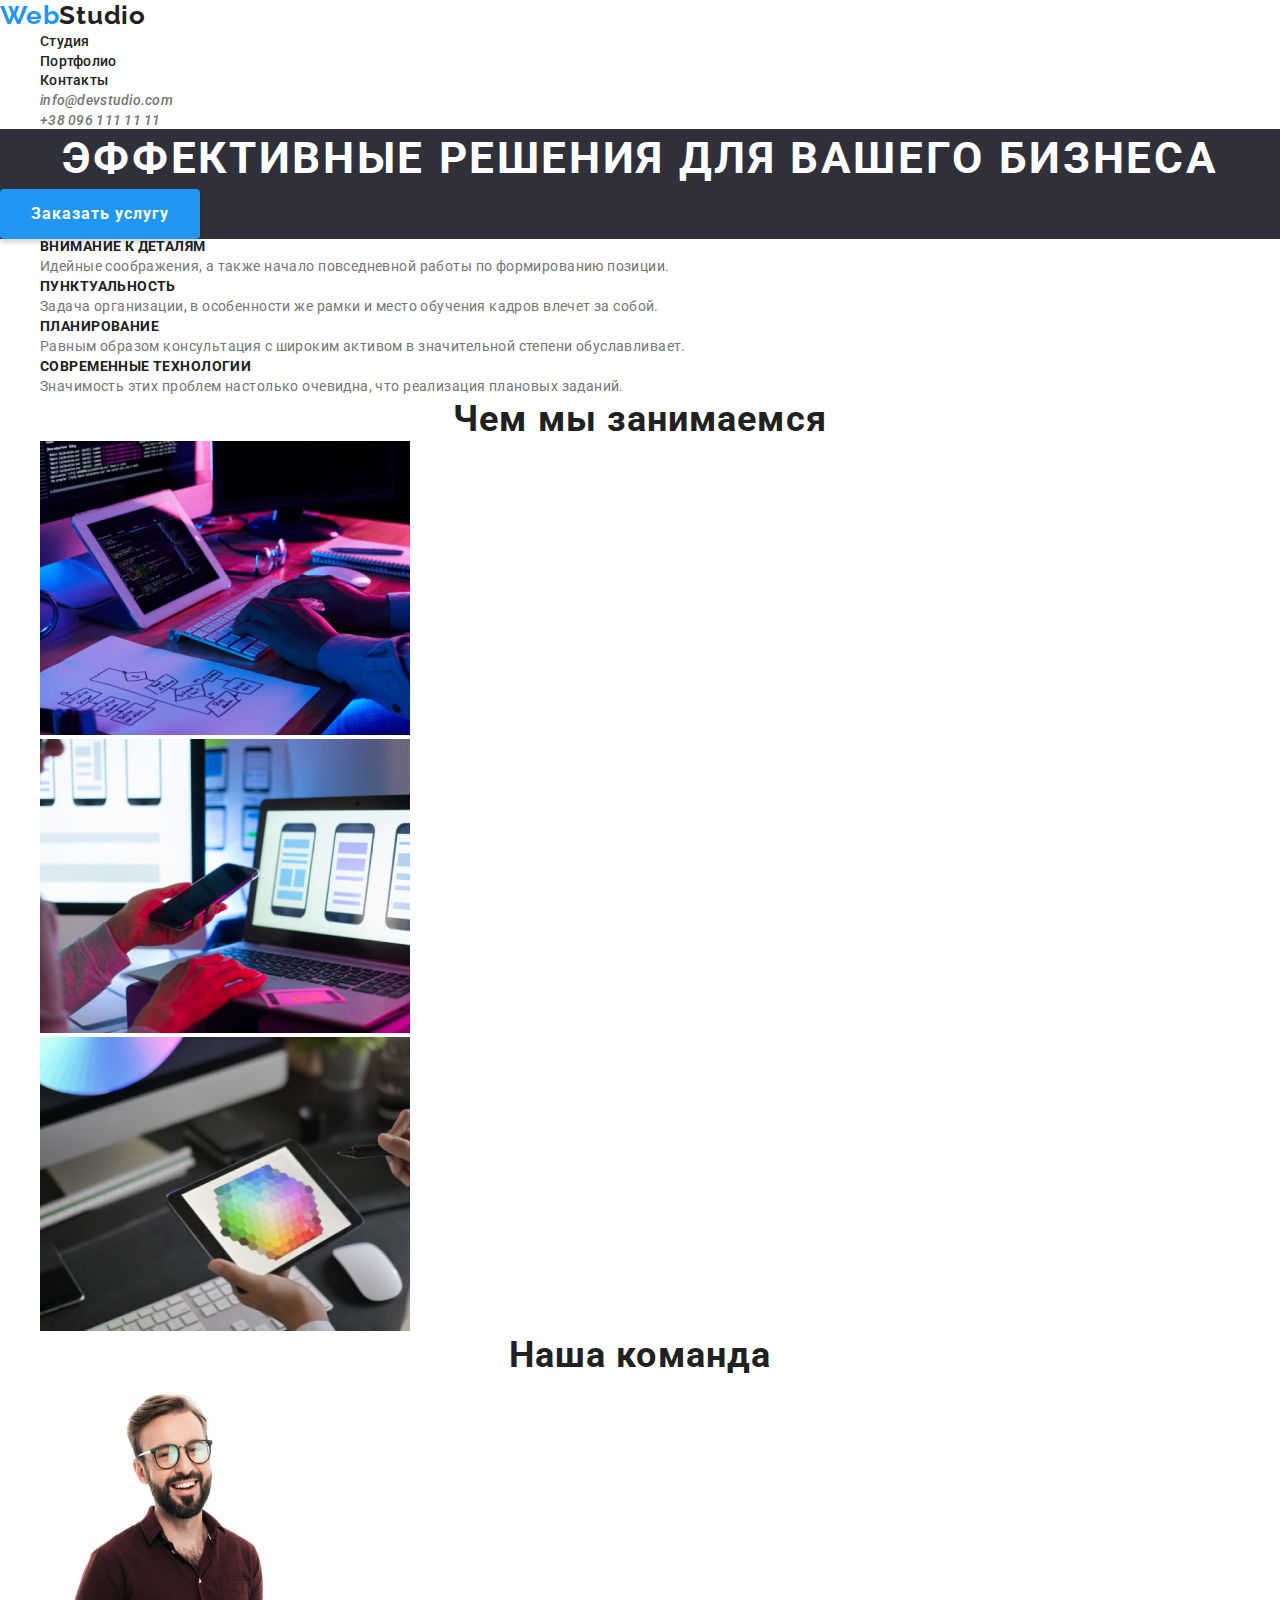
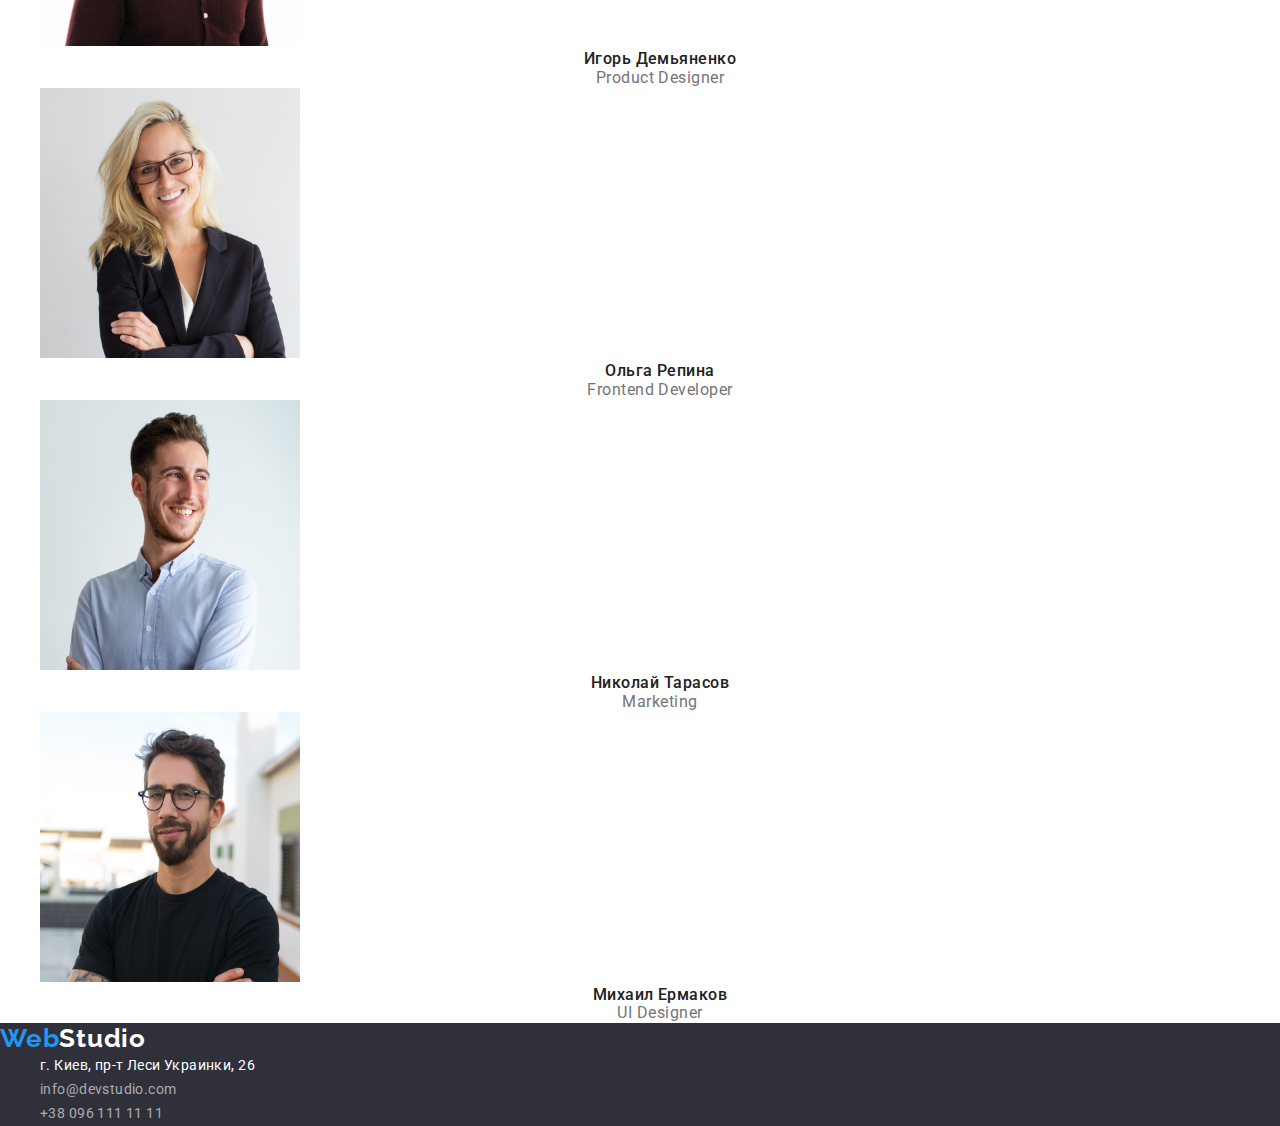
==== index.html @ 83373914 "Start" ====
<!DOCTYPE html>
<html lang="en">
  <head>
    <meta charset="UTF-8" />
    <meta name="viewport" content="width=device-width, initial-scale=1.0" />
    <title>Webstudio</title>
    <link
      href="https://fonts.googleapis.com/css2?family=Raleway:wght@700&family=Roboto:wght@400;500;700;900&display=swap"
      rel="stylesheet"
    />
    <link rel="stylesheet" href="./css/style.css" />
  </head>
  <body>
    <header>
      <!--Header-->
      <a href="./index.html" class="link-logotipe link"><span class="part-logotipe">Web</span>Studio</a>
      <nav class="navigation">
        <ul class="list">
          <li><a href="" class="link-header link">Студия</a>
          </li>
          <li>
            <a href="./portfolio.html" class="link-header link">Портфолио</a>
          </li>
          <li>
            <a href="" class="link-header link">Контакты</a>
          </li>
        </ul>
      </nav>
      <address>
        <ul class="list">
          <li><a href="mailto:info@devstudio.com" class="connect-header link">info@devstudio.com</a>
          </li>
          <li><a href="tel:+380961111111" class="connect-header link">+38 096 111 11 11</a>
          </li>
        </ul>
      </address>
    </header>
    <main>
      <!--Hero-->
      <section class="hero-section">
        <h1 class="hero-title">Эффективные решения для вашего бизнеса</h1>
        <button type="button" class="hero-btn"> <span class="text-btn">Заказать услугу</span></button>
      </section>
      <!--Advantages-->
      <section>
        <ul class="list">
          <li>
            <h2 class="list-title">Внимание к деталям</h2>
            <p class="list-deskription">
              Идейные соображения, а также начало повседневной работы по
              формированию позиции.
            </p>
          </li>
          <li>
            <h2 class="list-title">Пунктуальность</h2>
            <p class="list-deskription">
              Задача организации, в особенности же рамки и место обучения кадров
              влечет за собой.
            </p>
          </li>
          <li>
            <h2 class="list-title">Планирование</h2>
            <p class="list-deskription">
              Равным образом консультация с широким активом в значительной
              степени обуславливает.
            </p>
          </li>
          <li>
            <h2 class="list-title">Современные технологии</h2>
            <p class="list-deskription">
              Значимость этих проблем настолько очевидна, что реализация
              плановых заданий.
            </p>
          </li>
        </ul>
      </section>
      <!--What we are doing-->
      <section>
        <h2 class="section-title">Чем мы занимаемся</h2>
        <ul class="list">
          <li>
            <img
              src="./image/whatwearedoing/what-we-are-doing-1.jpg"
              alt="computer-picture"
              width="370"
              height="294"
            />
          </li>
          <li>
            <img
              src="./image/whatwearedoing/what-we-are-doing-2.jpg"
              alt="phone-picture"
              width="370"
              height="294"
            />
          </li>
          <li>
            <img
              src="./image/whatwearedoing/what-we-are-doing-3.jpg"
              alt="leptop-picture"
              width="370"
              height="294"
            />
          </li>
        </ul>
      </section>
      <!--Our comand-->
      <section>
        <h2 class="section-title">Наша команда</h2>
        <ul class="list">
          <li>
            <img
              src="./image/Ourcomand/our-comand-1.jpg"
              alt="Игорь-Демьяненко"
              height="270"
              width="260"
            />
            <h3 class="name-title">Игорь Демьяненко</h3>
            <p class="profession">Product Designer</p>
          </li>
          <li>
            <img
              src="./image/Ourcomand/our-comand-2.jpg"
              alt="Ольга-Репина"
              height="270"
              width="260"
            />
            <h3 class="name-title">Ольга Репина</h3>
            <p class="profession">Frontend Developer</p>
          </li>
          <li>
            <img
              src="./image/Ourcomand/our-comand-3.jpg"
              alt="Николай-Тарасов"
              height="270"
              width="260"
            />
            <h3 class="name-title">Николай Тарасов</h3>
            <p class="profession">Marketing</p>
          </li>
          <li>
            <img
              src="./image/Ourcomand/our-comand-4.jpg"
              alt="Михаил-Ермаков"
              height="270"
              width="260"
            />
            <h3 class="name-title">Михаил Ермаков</h3>
            <p class="profession">UI Designer</p>
          </li>
        </ul>
      </section>
    </main>
    <!--Footer-->
    <footer class="footer">
      <a href="./index.html" class="link-logotipe link"><span class="part-logotipe">Web</span><span class="footer-logo">Studio</span></a>
      <ul class="list">
        <li class="adress">г. Киев, пр-т Леси Украинки, 26</li>
        <li><a href="mailto:info@devstudio.com" class="connect-footer link">info@devstudio.com</a></li>
        <li><a href="tel:+380961111111" class="connect-footer link">+38 096 111 11 11</a></li>
      </ul>
    </footer>
  </body>
</html>
---- css/style.css ----
/*
#2196F3 синий
#757575 ссылка
#212121 чёрный
#757575 вторичный текст
rgba(255, 255, 255, 0.6); футер ссылки
#F5F4FA цвет фона вторичный
#2F303A цвет футера */
* {
  margin: 0;
}
:root {
  --primary-text-color: #757575;
  --title-text-color: #212121;
  --accent-color: #2196f3;
  --primary-white-color: #ffffff;
}
body {
  font-family: "Roboto", sans-serif;
  color: var(--primary-text-color);
}
.list {
  list-style: none;
}
.link {
  text-decoration: none;
}
/*header*/
.link-logotipe {
  font-family: "Raleway", sans-serif;
  font-weight: 700;
  font-size: 26px;
  line-height: 1.192;
  letter-spacing: 0.03em;
  color: var(--title-text-color);
}
.part-logotipe {
  color: var(--accent-color);
}
.link-header {
  font-weight: 500;
  font-size: 14px;
  line-height: 1.333;
  letter-spacing: 0.02em;
  color: var(--title-text-color);
}
.link-header:hover,
.link-header:focus {
  color: var(--accent-color);
}
.connect-header {
  font-weight: 500;
  font-size: 14px;
  line-height: 1.333;
  letter-spacing: 0.02em;
  color: var(--primary-text-color);
}
.connect-header:hover,
.connect-header:focus {
  color: var(--accent-color);
}
/*hero*/
.hero-section {
  background-color: #2F303A;
}
.hero-title {
  font-weight: 700;
  font-size: 44px;
  line-height: 1.36;
  text-align: center;
  letter-spacing: 0.06em;
  color: var(--primary-white-color);
  text-transform: uppercase;
}
.hero-btn {
  width: 200px;
  height: 50px;
  background: var(--accent-color);
  box-shadow: 0px 4px 4px rgba(0, 0, 0, 0.15);
  border-radius: 4px;
  border: none;
}
.text-btn {
  font-family: Roboto;
  font-style: normal;
  width: 136px;
  height: 30px;
  font-weight: bold;
  font-size: 16px;
  line-height: 1.87;
  letter-spacing: 0.06em;
  color: var(--primary-white-color);
}
/*Advantages*/
.list-title {
  font-size: 14px;
  line-height: 1.14;
  letter-spacing: 0.03em;
  color: var(--title-text-color);
  width: 270px;
  height: 16px;
  text-transform: uppercase;
}
.list-deskription {
  font-weight: 400;
  font-size: 14px;
  line-height: 1.71;
  letter-spacing: 0.03em;
}
/*What we are doing*/
.section-title {
  font-weight: 700;
  font-size: 36px;
  line-height: 1.16;
  text-align: center;
  letter-spacing: 0.03em;
  color: var(--title-text-color);
}
/*our comand*/
.name-title {
  font-weight: 500;
  font-size: 16px;
  line-height: 1.18;
  text-align: center;
  letter-spacing: 0.03em;
  color: var(--title-text-color);
}
.profession {
  font-weight: 400;
  font-size: 16px;
  line-height: 1.18;
  text-align: center;
  letter-spacing: 0.03em;
}
/*footer*/
.footer {
  background-color: #2F303A;
}
.footer-logo {
  color: #ffffff;
}
.connect-footer {
  font-weight: 400;
  font-size: 14px;
  line-height: 1.71;
  letter-spacing: 0.03em;
  color: rgba(255, 255, 255, 0.6);
}
.adress {
  font-weight: 400;
  font-size: 14px;
  line-height: 1.71;
  letter-spacing: 0.03em;
  color: #ffffff;
}
/*Portfolio*/
.btn-portfolio {
  background: #f5f4fa;
  border-radius: 4px;
  border: none;
  font-weight: 500;
  font-size: 16px;
  line-height: 1.62;
  text-align: center;
  letter-spacing: 0.03em;
  color: var(--title-text-color);
  padding: 6px 22px;
}
.btn-portfolio:hover,
.btn-portfolio:focus {
  color: var(--primary-white-color);
  background-color: var(--accent-color);
}
.portfolio-title{
font-weight: 700;
font-size: 18px;
line-height: 2;
letter-spacing: 0.06em;
color: var(--title-text-color);
}
.portfolio-deskription {
font-weight: 400;
font-size: 16px;
line-height: 1.87;
letter-spacing: 0.03em;
}
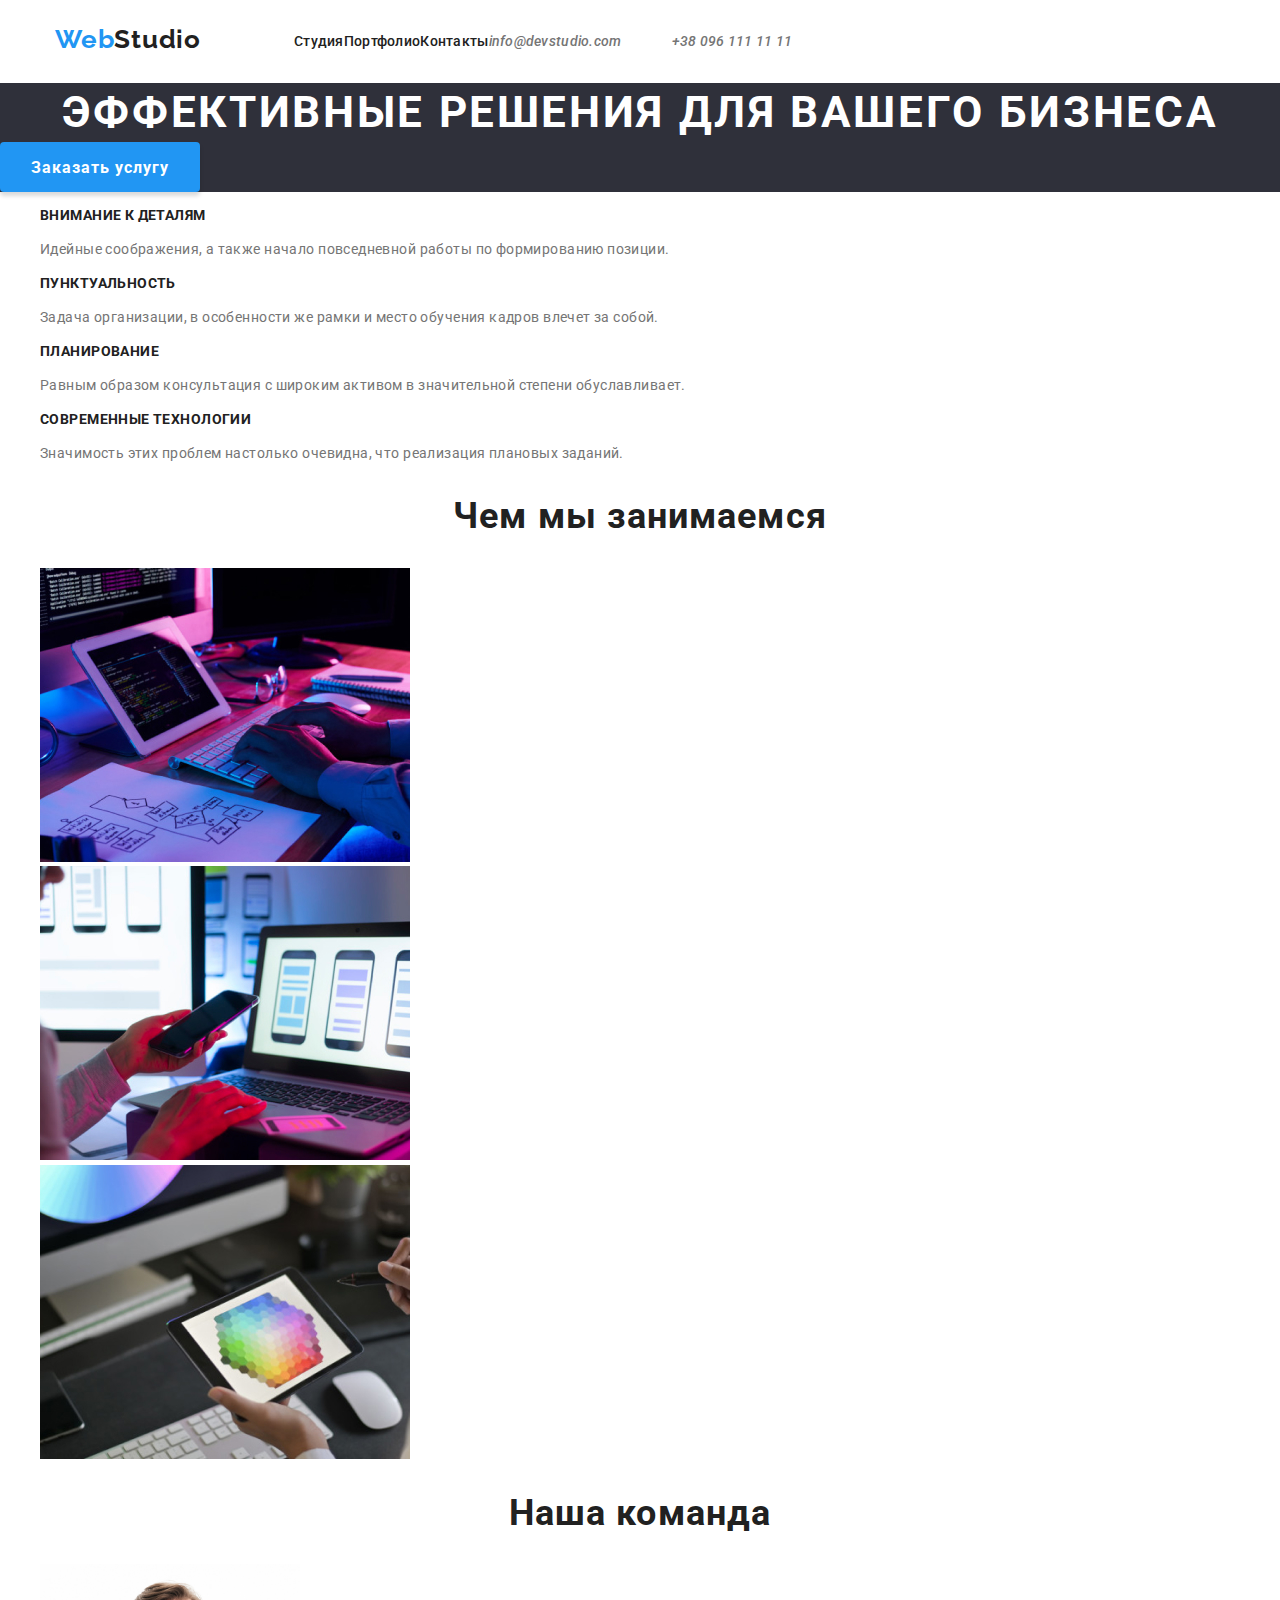
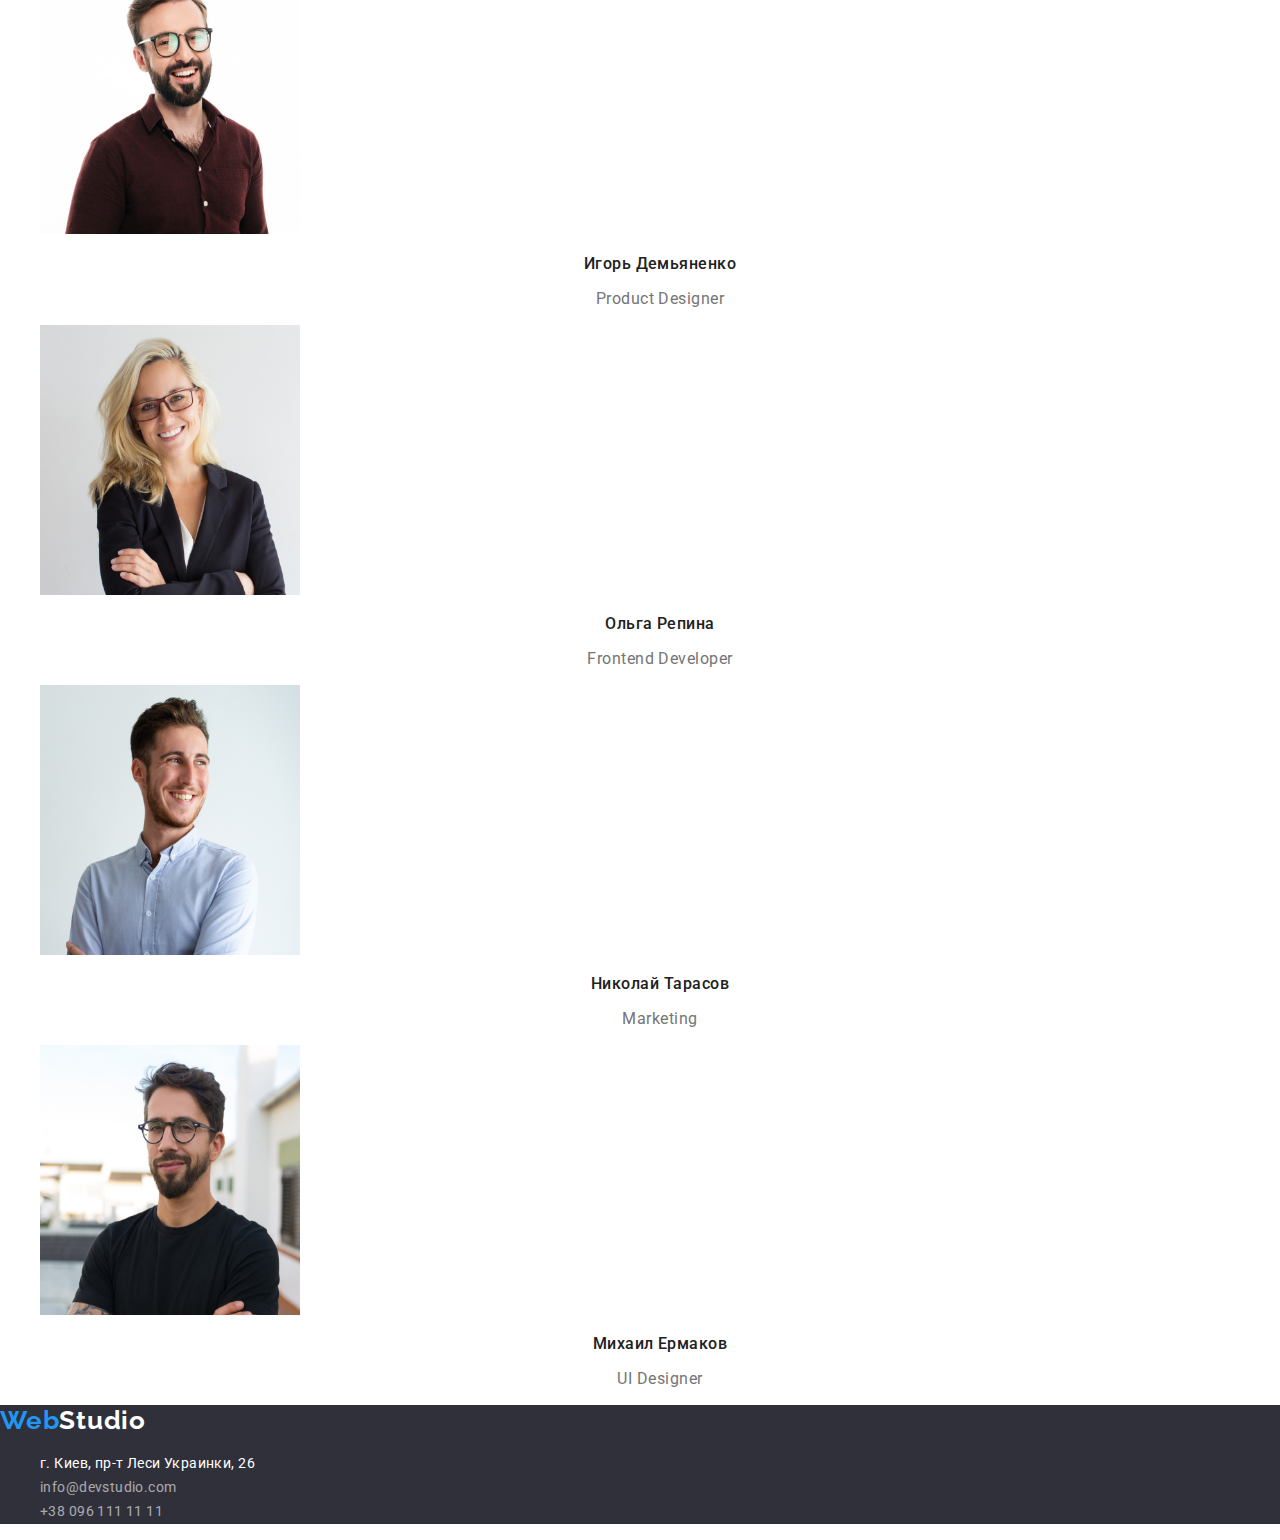
==== commit ac4628d8: "1" ====
--- a/index.html
+++ b/index.html
@@ -8,38 +8,49 @@
       href="https://fonts.googleapis.com/css2?family=Raleway:wght@700&family=Roboto:wght@400;500;700;900&display=swap"
       rel="stylesheet"
     />
+    <link rel="stylesheet" href="./css/normalize.css" />
     <link rel="stylesheet" href="./css/style.css" />
   </head>
   <body>
-    <header>
+    <header class="header">
       <!--Header-->
-      <a href="./index.html" class="link-logotipe link"><span class="part-logotipe">Web</span>Studio</a>
-      <nav class="navigation">
-        <ul class="list">
-          <li><a href="" class="link-header link">Студия</a>
-          </li>
-          <li>
-            <a href="./portfolio.html" class="link-header link">Портфолио</a>
-          </li>
-          <li>
-            <a href="" class="link-header link">Контакты</a>
-          </li>
-        </ul>
-      </nav>
-      <address>
-        <ul class="list">
-          <li><a href="mailto:info@devstudio.com" class="connect-header link">info@devstudio.com</a>
-          </li>
-          <li><a href="tel:+380961111111" class="connect-header link">+38 096 111 11 11</a>
-          </li>
-        </ul>
-      </address>
+      <div class="conteiner heder-content">
+        <a href="./index.html" class="link-logotipe link"
+          ><span class="part-logotipe">Web</span>Studio</a>
+        <nav class="navigation">
+          <ul class="header-list list">
+            <li><a href="" class="link-header link">Студия</a></li>
+            <li>
+              <a href="./portfolio.html" class="link-header link">Портфолио</a>
+            </li>
+            <li>
+              <a href="" class="link-header link">Контакты</a>
+            </li>
+          </ul>
+        </nav>
+        <address>
+          <ul class="header-adress list">
+            <li>
+              <a href="mailto:info@devstudio.com" class="connect-header link"
+                >info@devstudio.com</a
+              >
+            </li>
+            <li>
+              <a href="tel:+380961111111" class="connect-header link"
+                >+38 096 111 11 11</a
+              >
+            </li>
+          </ul>
+        </address>
+      </div>
     </header>
     <main>
       <!--Hero-->
       <section class="hero-section">
         <h1 class="hero-title">Эффективные решения для вашего бизнеса</h1>
-        <button type="button" class="hero-btn"> <span class="text-btn">Заказать услугу</span></button>
+        <button type="button" class="hero-btn">
+          <span class="text-btn">Заказать услугу</span>
+        </button>
       </section>
       <!--Advantages-->
       <section>
@@ -153,11 +164,22 @@
     </main>
     <!--Footer-->
     <footer class="footer">
-      <a href="./index.html" class="link-logotipe link"><span class="part-logotipe">Web</span><span class="footer-logo">Studio</span></a>
+      <a href="./index.html" class="link-logotipe link"
+        ><span class="part-logotipe">Web</span
+        ><span class="footer-logo">Studio</span></a
+      >
       <ul class="list">
         <li class="adress">г. Киев, пр-т Леси Украинки, 26</li>
-        <li><a href="mailto:info@devstudio.com" class="connect-footer link">info@devstudio.com</a></li>
-        <li><a href="tel:+380961111111" class="connect-footer link">+38 096 111 11 11</a></li>
+        <li>
+          <a href="mailto:info@devstudio.com" class="connect-footer link"
+            >info@devstudio.com</a
+          >
+        </li>
+        <li>
+          <a href="tel:+380961111111" class="connect-footer link"
+            >+38 096 111 11 11</a
+          >
+        </li>
       </ul>
     </footer>
   </body>
--- a/css/style.css
+++ b/css/style.css
@@ -6,9 +6,6 @@
 rgba(255, 255, 255, 0.6); футер ссылки
 #F5F4FA цвет фона вторичный
 #2F303A цвет футера */
-* {
-  margin: 0;
-}
 :root {
   --primary-text-color: #757575;
   --title-text-color: #212121;
@@ -25,7 +22,19 @@
 .link {
   text-decoration: none;
 }
+.conteiner {
+  width: 1200px;
+  padding-left: 15px;
+  padding-right: 15px;
+  margin: 0 auto;
+}
 /*header*/
+.header {
+  background-color: #fff;
+}
+.heder-content {
+  display: flex;
+}
 .link-logotipe {
   font-family: "Raleway", sans-serif;
   font-weight: 700;
@@ -33,6 +42,9 @@
   line-height: 1.192;
   letter-spacing: 0.03em;
   color: var(--title-text-color);
+  padding-top: 24px;
+  padding-bottom: 25px;
+  margin-right: 93px;
 }
 .part-logotipe {
   color: var(--accent-color);
@@ -43,21 +55,43 @@
   line-height: 1.333;
   letter-spacing: 0.02em;
   color: var(--title-text-color);
+}
+.link-header:not(:last-child) {
+  margin-right: 50px;
 }
 .link-header:hover,
 .link-header:focus {
   color: var(--accent-color);
 }
+.header-list {
+  display: flex;
+  padding-top: 32px;
+  padding-bottom: 32px;
+  padding-left: 0;
+  margin: 0;
+}
 .connect-header {
   font-weight: 500;
   font-size: 14px;
   line-height: 1.333;
   letter-spacing: 0.02em;
   color: var(--primary-text-color);
+  margin-right: 50px;
+}
+.connect-header:last-child {
+  margin-right: ;
 }
 .connect-header:hover,
 .connect-header:focus {
   color: var(--accent-color);
+}
+.header-adress {
+  display: flex;
+  justify-content: flex-end;
+  padding-top: 32px;
+  padding-bottom: 32px;
+  padding-left: 0;
+  margin: 0;
 }
 /*hero*/
 .hero-section {
@@ -71,6 +105,7 @@
   letter-spacing: 0.06em;
   color: var(--primary-white-color);
   text-transform: uppercase;
+  margin: 0;
 }
 .hero-btn {
   width: 200px;
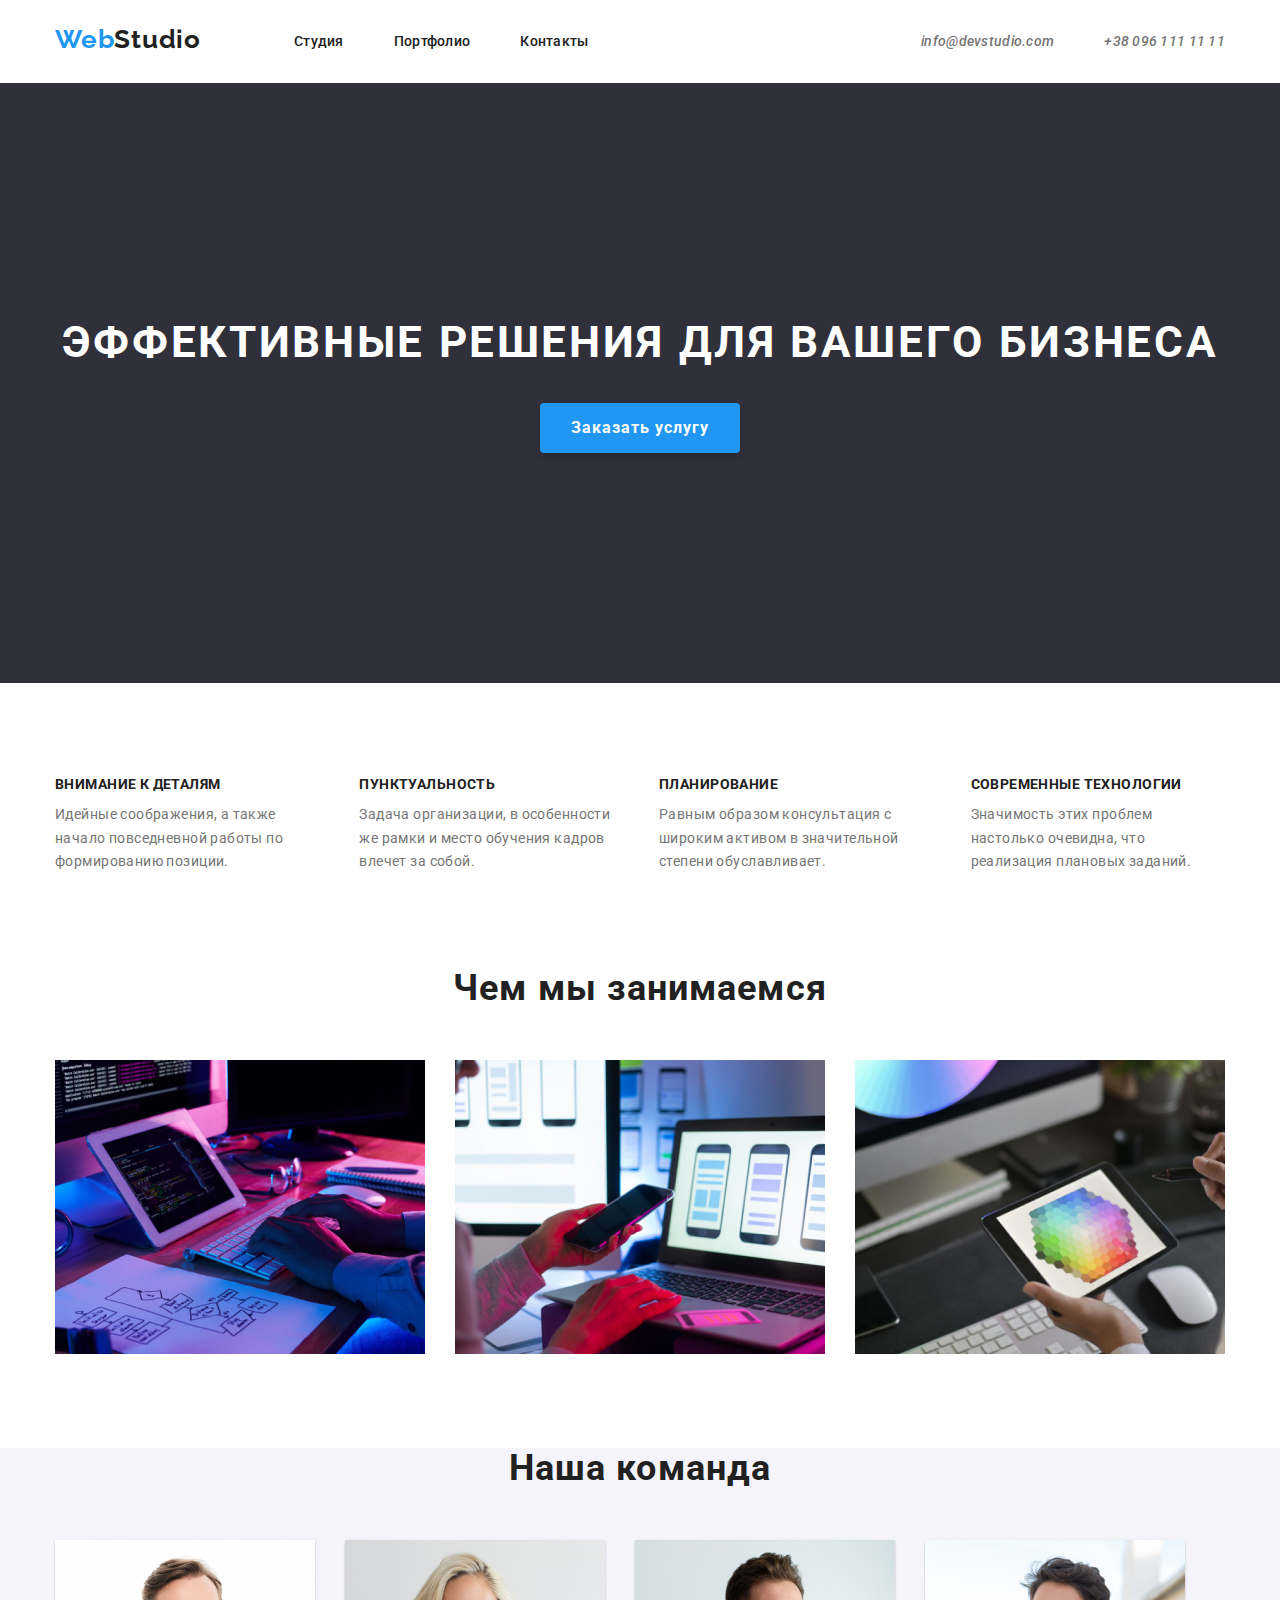
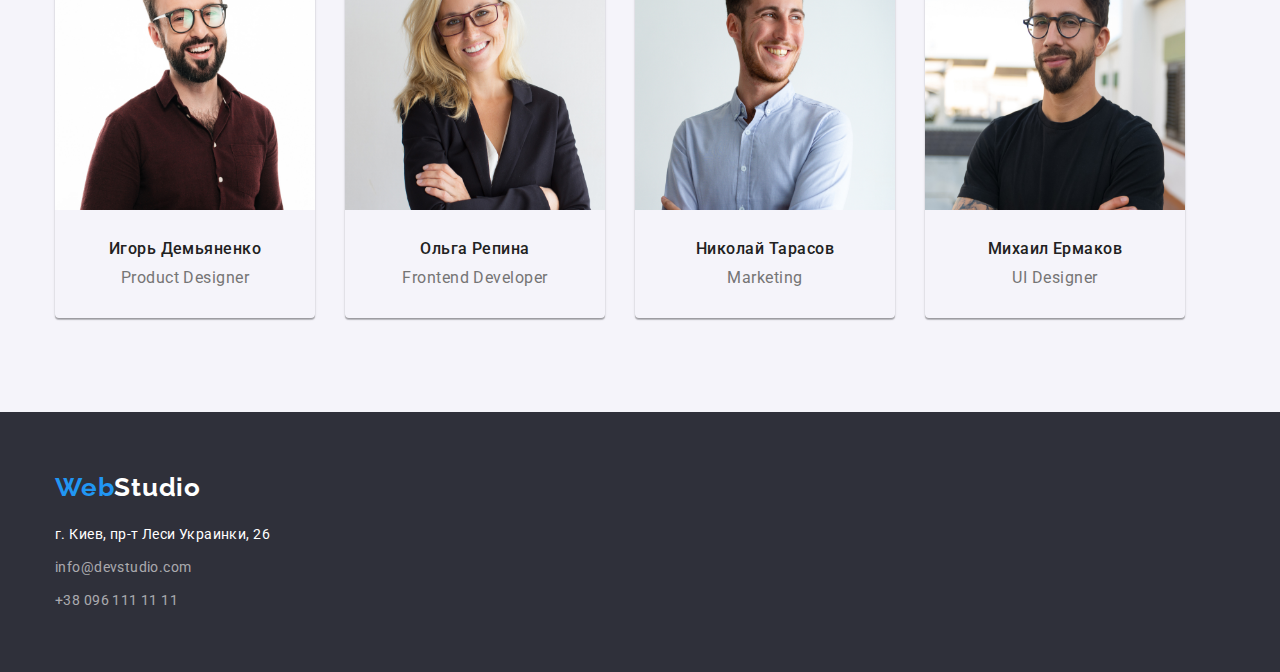
==== commit 53d9bf20: "Try hw number 3" ====
--- a/index.html
+++ b/index.html
@@ -16,26 +16,29 @@
       <!--Header-->
       <div class="conteiner heder-content">
         <a href="./index.html" class="link-logotipe link"
-          ><span class="part-logotipe">Web</span>Studio</a>
+          ><span class="part-logotipe">Web</span>Studio</a
+        >
         <nav class="navigation">
           <ul class="header-list list">
-            <li><a href="" class="link-header link">Студия</a></li>
-            <li>
+            <li class="header-list-item">
+              <a href="" class="link-header link">Студия</a>
+            </li>
+            <li class="header-list-item">
               <a href="./portfolio.html" class="link-header link">Портфолио</a>
             </li>
-            <li>
+            <li class="header-list-item">
               <a href="" class="link-header link">Контакты</a>
             </li>
           </ul>
         </nav>
         <address>
           <ul class="header-adress list">
-            <li>
+            <li class="address-list-item">
               <a href="mailto:info@devstudio.com" class="connect-header link"
                 >info@devstudio.com</a
               >
             </li>
-            <li>
+            <li class="address-list-item">
               <a href="tel:+380961111111" class="connect-header link"
                 >+38 096 111 11 11</a
               >
@@ -47,140 +50,150 @@
     <main>
       <!--Hero-->
       <section class="hero-section">
-        <h1 class="hero-title">Эффективные решения для вашего бизнеса</h1>
-        <button type="button" class="hero-btn">
-          <span class="text-btn">Заказать услугу</span>
-        </button>
+        <div class="hero-block conteiner">
+          <h1 class="hero-title">Эффективные решения для вашего бизнеса</h1>
+          <button type="button" class="hero-btn">
+            <span class="text-btn">Заказать услугу</span>
+          </button>
+        </div>
       </section>
       <!--Advantages-->
-      <section>
-        <ul class="list">
-          <li>
-            <h2 class="list-title">Внимание к деталям</h2>
-            <p class="list-deskription">
-              Идейные соображения, а также начало повседневной работы по
-              формированию позиции.
-            </p>
-          </li>
-          <li>
-            <h2 class="list-title">Пунктуальность</h2>
-            <p class="list-deskription">
-              Задача организации, в особенности же рамки и место обучения кадров
-              влечет за собой.
-            </p>
-          </li>
-          <li>
-            <h2 class="list-title">Планирование</h2>
-            <p class="list-deskription">
-              Равным образом консультация с широким активом в значительной
-              степени обуславливает.
-            </p>
-          </li>
-          <li>
-            <h2 class="list-title">Современные технологии</h2>
-            <p class="list-deskription">
-              Значимость этих проблем настолько очевидна, что реализация
-              плановых заданий.
-            </p>
-          </li>
-        </ul>
+      <section class="advantages-section">
+        <div class="conteiner">
+          <ul class="advantages-list list">
+            <li class="advantages-list-item">
+              <h2 class="list-title">Внимание к деталям</h2>
+              <p class="list-deskription">
+                Идейные соображения, а также начало повседневной работы по
+                формированию позиции.
+              </p>
+            </li>
+            <li class="advantages-list-item">
+              <h2 class="list-title">Пунктуальность</h2>
+              <p class="list-deskription">
+                Задача организации, в особенности же рамки и место обучения
+                кадров влечет за собой.
+              </p>
+            </li>
+            <li class="advantages-list-item">
+              <h2 class="list-title">Планирование</h2>
+              <p class="list-deskription">
+                Равным образом консультация с широким активом в значительной
+                степени обуславливает.
+              </p>
+            </li>
+            <li class="advantages-list-item">
+              <h2 class="list-title">Современные технологии</h2>
+              <p class="list-deskription">
+                Значимость этих проблем настолько очевидна, что реализация
+                плановых заданий.
+              </p>
+            </li>
+          </ul>
+        </div>
       </section>
       <!--What we are doing-->
-      <section>
-        <h2 class="section-title">Чем мы занимаемся</h2>
-        <ul class="list">
-          <li>
-            <img
-              src="./image/whatwearedoing/what-we-are-doing-1.jpg"
-              alt="computer-picture"
-              width="370"
-              height="294"
-            />
-          </li>
-          <li>
-            <img
-              src="./image/whatwearedoing/what-we-are-doing-2.jpg"
-              alt="phone-picture"
-              width="370"
-              height="294"
-            />
-          </li>
-          <li>
-            <img
-              src="./image/whatwearedoing/what-we-are-doing-3.jpg"
-              alt="leptop-picture"
-              width="370"
-              height="294"
-            />
-          </li>
-        </ul>
+      <section class="doing-sektion">
+        <div class="conteiner">
+          <h2 class="section-title">Чем мы занимаемся</h2>
+          <ul class="doing-list list">
+            <li class="doing-list-item">
+              <img
+                src="./image/whatwearedoing/what-we-are-doing-1.jpg"
+                alt="computer-picture"
+                width="370"
+                height="294"
+              />
+            </li>
+            <li class="doing-list-item">
+              <img
+                src="./image/whatwearedoing/what-we-are-doing-2.jpg"
+                alt="phone-picture"
+                width="370"
+                height="294"
+              />
+            </li>
+            <li class="doing-list-item">
+              <img
+                src="./image/whatwearedoing/what-we-are-doing-3.jpg"
+                alt="leptop-picture"
+                width="370"
+                height="294"
+              />
+            </li>
+          </ul>
+        </div>
       </section>
       <!--Our comand-->
-      <section>
-        <h2 class="section-title">Наша команда</h2>
-        <ul class="list">
-          <li>
-            <img
-              src="./image/Ourcomand/our-comand-1.jpg"
-              alt="Игорь-Демьяненко"
-              height="270"
-              width="260"
-            />
-            <h3 class="name-title">Игорь Демьяненко</h3>
-            <p class="profession">Product Designer</p>
-          </li>
-          <li>
-            <img
-              src="./image/Ourcomand/our-comand-2.jpg"
-              alt="Ольга-Репина"
-              height="270"
-              width="260"
-            />
-            <h3 class="name-title">Ольга Репина</h3>
-            <p class="profession">Frontend Developer</p>
-          </li>
-          <li>
-            <img
-              src="./image/Ourcomand/our-comand-3.jpg"
-              alt="Николай-Тарасов"
-              height="270"
-              width="260"
-            />
-            <h3 class="name-title">Николай Тарасов</h3>
-            <p class="profession">Marketing</p>
-          </li>
-          <li>
-            <img
-              src="./image/Ourcomand/our-comand-4.jpg"
-              alt="Михаил-Ермаков"
-              height="270"
-              width="260"
-            />
-            <h3 class="name-title">Михаил Ермаков</h3>
-            <p class="profession">UI Designer</p>
-          </li>
-        </ul>
+      <section class="comand-section">
+        <div class="conteiner">
+          <h2 class="section-title">Наша команда</h2>
+          <ul class="comand-list list">
+            <li class="comand-list-item">
+              <img
+                src="./image/Ourcomand/our-comand-1.jpg"
+                alt="Игорь-Демьяненко"
+                height="270"
+                width="260"
+              />
+              <h3 class="name-title">Игорь Демьяненко</h3>
+              <p class="profession">Product Designer</p>
+            </li>
+            <li class="comand-list-item">
+              <img
+                src="./image/Ourcomand/our-comand-2.jpg"
+                alt="Ольга-Репина"
+                height="270"
+                width="260"
+              />
+              <h3 class="name-title">Ольга Репина</h3>
+              <p class="profession">Frontend Developer</p>
+            </li>
+            <li class="comand-list-item">
+              <img
+                src="./image/Ourcomand/our-comand-3.jpg"
+                alt="Николай-Тарасов"
+                height="270"
+                width="260"
+              />
+              <h3 class="name-title">Николай Тарасов</h3>
+              <p class="profession">Marketing</p>
+            </li>
+            <li class="comand-list-item">
+              <img
+                src="./image/Ourcomand/our-comand-4.jpg"
+                alt="Михаил-Ермаков"
+                height="270"
+                width="260"
+              />
+              <h3 class="name-title">Михаил Ермаков</h3>
+              <p class="profession">UI Designer</p>
+            </li>
+          </ul>
+        </div>
       </section>
     </main>
     <!--Footer-->
     <footer class="footer">
-      <a href="./index.html" class="link-logotipe link"
-        ><span class="part-logotipe">Web</span
-        ><span class="footer-logo">Studio</span></a
-      >
-      <ul class="list">
-        <li class="adress">г. Киев, пр-т Леси Украинки, 26</li>
-        <li>
-          <a href="mailto:info@devstudio.com" class="connect-footer link"
-            >info@devstudio.com</a
-          >
-        </li>
-        <li>
-          <a href="tel:+380961111111" class="connect-footer link"
-            >+38 096 111 11 11</a
-          >
-        </li>
-      </ul>
+      <div class="footer-block conteiner">
+        <a href="./index.html" class="link-logotipe-footer link"
+          ><span class="part-logotipe">Web</span
+          ><span class="footer-logo">Studio</span></a
+        >
+        <ul class="footer-list list">
+          <li class="footer-list-item adress">г. Киев, пр-т Леси Украинки, 26</li>
+          <li class="footer-list-item">
+            <a href="mailto:info@devstudio.com" class="connect-footer link"
+              >info@devstudio.com</a
+            >
+          </li>
+          <li class="footer-list-item">
+            <a href="tel:+380961111111" class="connect-footer link"
+              >+38 096 111 11 11</a
+            >
+          </li>
+        </ul>
+      </div>
     </footer>
   </body>
 </html>
--- a/css/style.css
+++ b/css/style.css
@@ -26,7 +26,7 @@
   width: 1200px;
   padding-left: 15px;
   padding-right: 15px;
-  margin: 0 auto;
+  margin: auto;
 }
 /*header*/
 .header {
@@ -35,6 +35,9 @@
 .heder-content {
   display: flex;
 }
+.navigation {
+  margin-right: auto;
+}
 .link-logotipe {
   font-family: "Raleway", sans-serif;
   font-weight: 700;
@@ -56,9 +59,6 @@
   letter-spacing: 0.02em;
   color: var(--title-text-color);
 }
-.link-header:not(:last-child) {
-  margin-right: 50px;
-}
 .link-header:hover,
 .link-header:focus {
   color: var(--accent-color);
@@ -70,16 +70,15 @@
   padding-left: 0;
   margin: 0;
 }
+.header-list-item:not(:last-child) {
+  margin-right: 50px;
+}
 .connect-header {
   font-weight: 500;
   font-size: 14px;
   line-height: 1.333;
   letter-spacing: 0.02em;
   color: var(--primary-text-color);
-  margin-right: 50px;
-}
-.connect-header:last-child {
-  margin-right: ;
 }
 .connect-header:hover,
 .connect-header:focus {
@@ -93,9 +92,19 @@
   padding-left: 0;
   margin: 0;
 }
+.address-list-item:not(:last-child) {
+  margin-right: 50px;
+}
 /*hero*/
 .hero-section {
-  background-color: #2F303A;
+  display: flex;
+  justify-content: center;
+  align-items: center;
+  background-color: #2f303a;
+  height: 600px;
+}
+.hero-block {
+  text-align: center;
 }
 .hero-title {
   font-weight: 700;
@@ -106,6 +115,7 @@
   color: var(--primary-white-color);
   text-transform: uppercase;
   margin: 0;
+  margin-bottom: 30px;
 }
 .hero-btn {
   width: 200px;
@@ -127,20 +137,31 @@
   color: var(--primary-white-color);
 }
 /*Advantages*/
+.advantages-list {
+  display: flex;
+  padding-left: 0;
+  padding-top: 94px;
+  padding-bottom: 94px;
+  margin: 0;
+}
+.advantages-list-item:not(:last-child) {
+  margin-right: 30px;
+}
 .list-title {
   font-size: 14px;
   line-height: 1.14;
   letter-spacing: 0.03em;
   color: var(--title-text-color);
-  width: 270px;
-  height: 16px;
   text-transform: uppercase;
+  margin: 0;
+  margin-bottom: 10px;
 }
 .list-deskription {
   font-weight: 400;
   font-size: 14px;
   line-height: 1.71;
   letter-spacing: 0.03em;
+  margin: 0;
 }
 /*What we are doing*/
 .section-title {
@@ -150,8 +171,31 @@
   text-align: center;
   letter-spacing: 0.03em;
   color: var(--title-text-color);
+  margin: 0;
+  margin-bottom: 50px;
+}
+.doing-list {
+  margin: 0;
+  padding: 0;
+  padding-bottom: 94px;
+  display: flex;
+}
+.doing-list-item {
+  font-size: 0;
+}
+.doing-list-item:not(:last-child) {
+  margin-right: 30px;
 }
 /*our comand*/
+.comand-section {
+  background-color: #f5f4fa;
+}
+.comand-list {
+  display: flex;
+  margin: 0;
+  padding: 0;
+  padding-bottom: 94px;
+}
 .name-title {
   font-weight: 500;
   font-size: 16px;
@@ -159,6 +203,9 @@
   text-align: center;
   letter-spacing: 0.03em;
   color: var(--title-text-color);
+  margin: 0;
+  padding-top: 30px;
+  margin-bottom: 10px;
 }
 .profession {
   font-weight: 400;
@@ -166,29 +213,76 @@
   line-height: 1.18;
   text-align: center;
   letter-spacing: 0.03em;
+  margin: 0;
+  padding-bottom: 30px;
+}
+.comand-list-item {
+  font-size: 0;
+  box-shadow: 0px 1px 3px rgba(0, 0, 0, 0.12), 0px 1px 1px rgba(0, 0, 0, 0.14),
+    0px 2px 1px rgba(0, 0, 0, 0.2);
+  border-radius: 0px 0px 4px 4px;
+}
+.comand-list-item:not(:last-child) {
+  margin-right: 30px;
 }
 /*footer*/
 .footer {
-  background-color: #2F303A;
+  background-color: #2f303a;
+}
+.link-logotipe-footer {
+  font-family: "Raleway", sans-serif;
+  font-weight: 700;
+  font-size: 26px;
+  line-height: 1.192;
+  letter-spacing: 0.03em;
+  color: var(--title-text-color);
+  padding-top: 60px;
+  padding-bottom: 20px;
 }
 .footer-logo {
+  color: var(--primary-white-color);
+}
+.footer-list {
+  padding: 0;
+  margin: 0;
+}
+.footer-block {
+  display: flex;
+  flex-direction: column;
+}
+.footer-list-item:not(:last-child) {
+  margin-bottom: 9px;
+}
+.footer-list-item:last-child {
+  padding-bottom: 60px;
+}
+.connect-footer {
+  font-weight: 400;
+  font-size: 14px;
+  line-height: 1.71;
+  letter-spacing: 0.03em;
+  color: rgba(255, 255, 255, 0.6);
+}
+.adress {
+  font-weight: 400;
+  font-size: 14px;
+  line-height: 1.71;
+  letter-spacing: 0.03em;
   color: #ffffff;
 }
-.connect-footer {
-  font-weight: 400;
-  font-size: 14px;
-  line-height: 1.71;
-  letter-spacing: 0.03em;
-  color: rgba(255, 255, 255, 0.6);
-}
-.adress {
-  font-weight: 400;
-  font-size: 14px;
-  line-height: 1.71;
-  letter-spacing: 0.03em;
-  color: #ffffff;
-}
 /*Portfolio*/
+.buttom-list {
+  display: flex;
+  justify-content: center;
+  align-items: center;
+  margin: 0;
+  padding: 0;
+  padding-top: 94px;
+  padding-bottom: 50px;
+}
+.buttom-list-item:not(:last-child) {
+  margin: 8px;
+}
 .btn-portfolio {
   background: #f5f4fa;
   border-radius: 4px;
@@ -206,16 +300,37 @@
   color: var(--primary-white-color);
   background-color: var(--accent-color);
 }
-.portfolio-title{
-font-weight: 700;
-font-size: 18px;
-line-height: 2;
-letter-spacing: 0.06em;
-color: var(--title-text-color);
+.potfolio-list {
+  display: flex;
+  flex-wrap: wrap;
+  margin: 0;
+  padding: 0;
+  font-size: 0;
+}
+.portfolio-list-item:not(:nth-child(3n)) {
+  margin-right: 30px;
+}
+.portfolio-list-item:nth-last-child(-n + 3) {
+  padding-bottom: 94px;
+}
+.portfolio-list-item:not(:nth-child(-n + 3)) {
+   padding-top: 30px;
+}
+.portfolio-title {
+  font-weight: 700;
+  font-size: 18px;
+  line-height: 2;
+  letter-spacing: 0.06em;
+  color: var(--title-text-color);
+  margin: 0;
+  padding-top: 20px;
+  margin-bottom: 4px;
 }
 .portfolio-deskription {
-font-weight: 400;
-font-size: 16px;
-line-height: 1.87;
-letter-spacing: 0.03em;
-}+  font-weight: 400;
+  font-size: 16px;
+  line-height: 1.88;
+  letter-spacing: 0.03em;
+  margin: 0;
+  margin-bottom: 20px;
+}
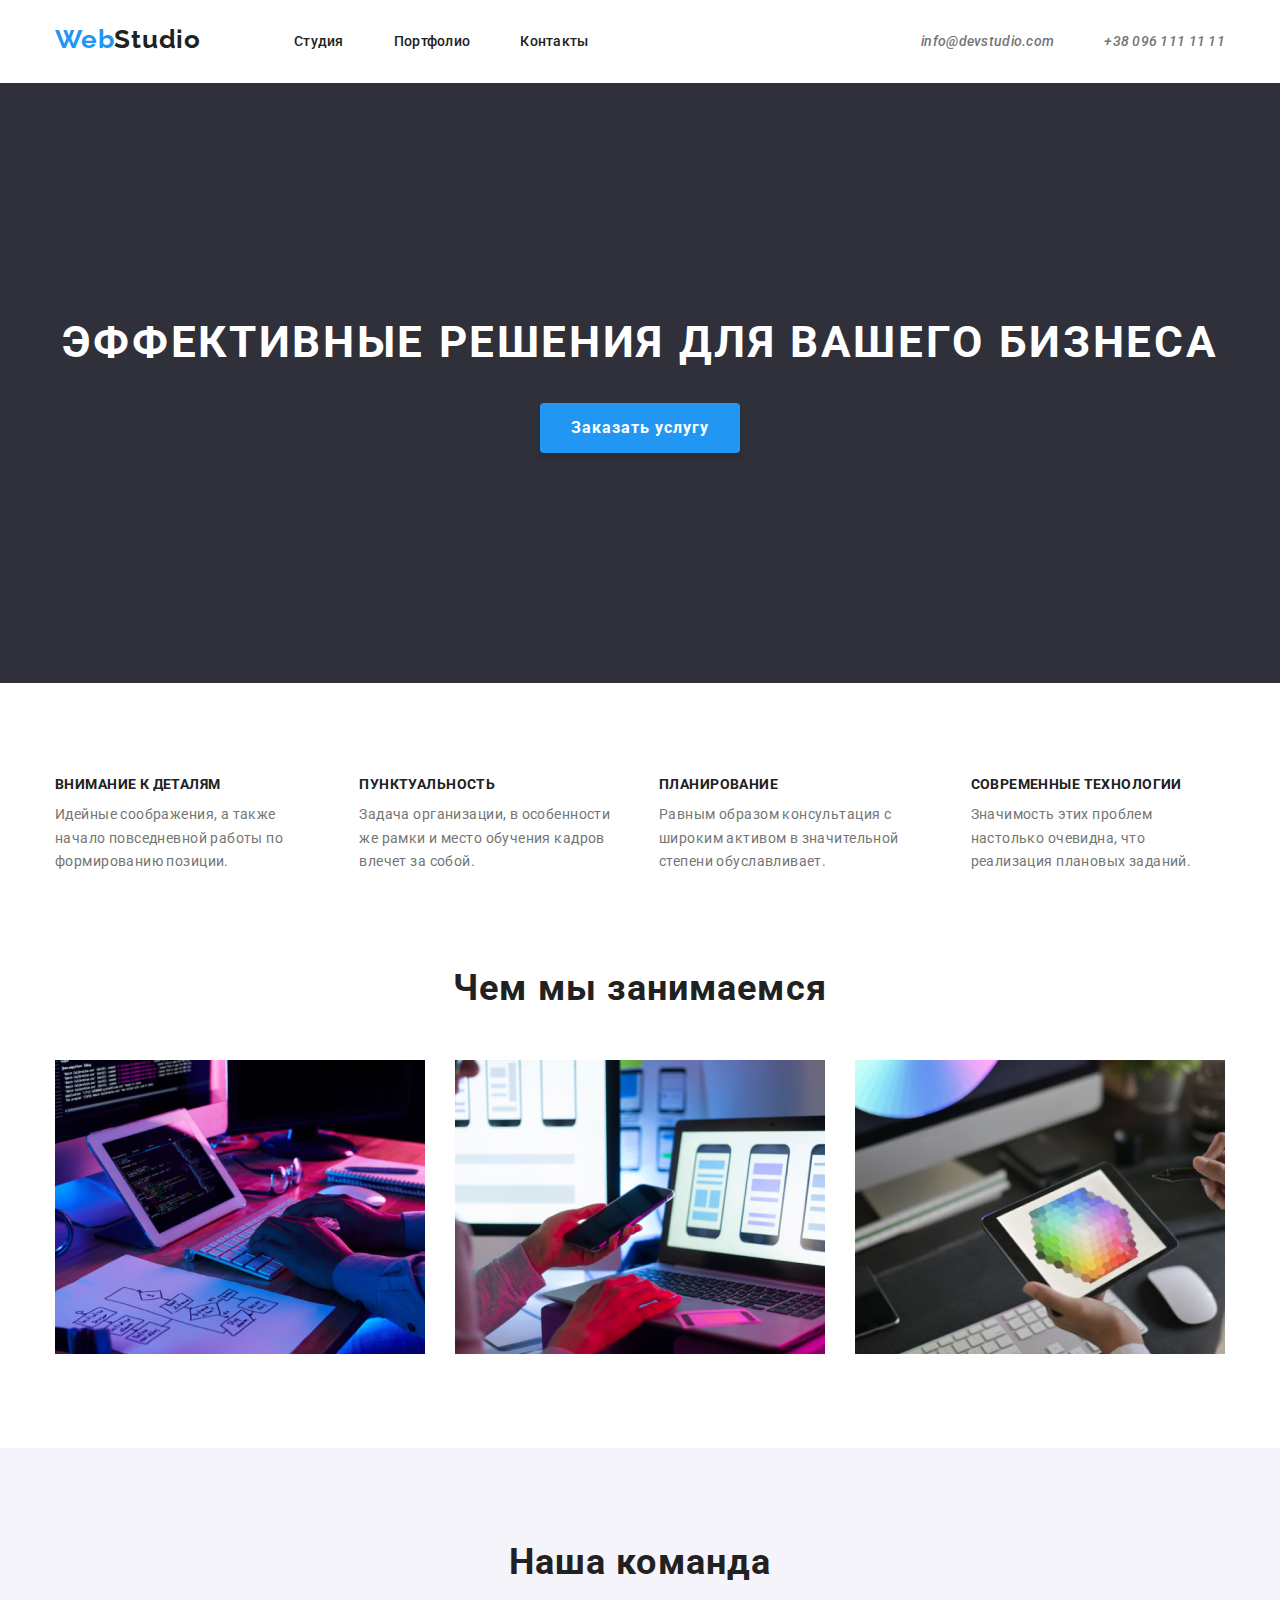
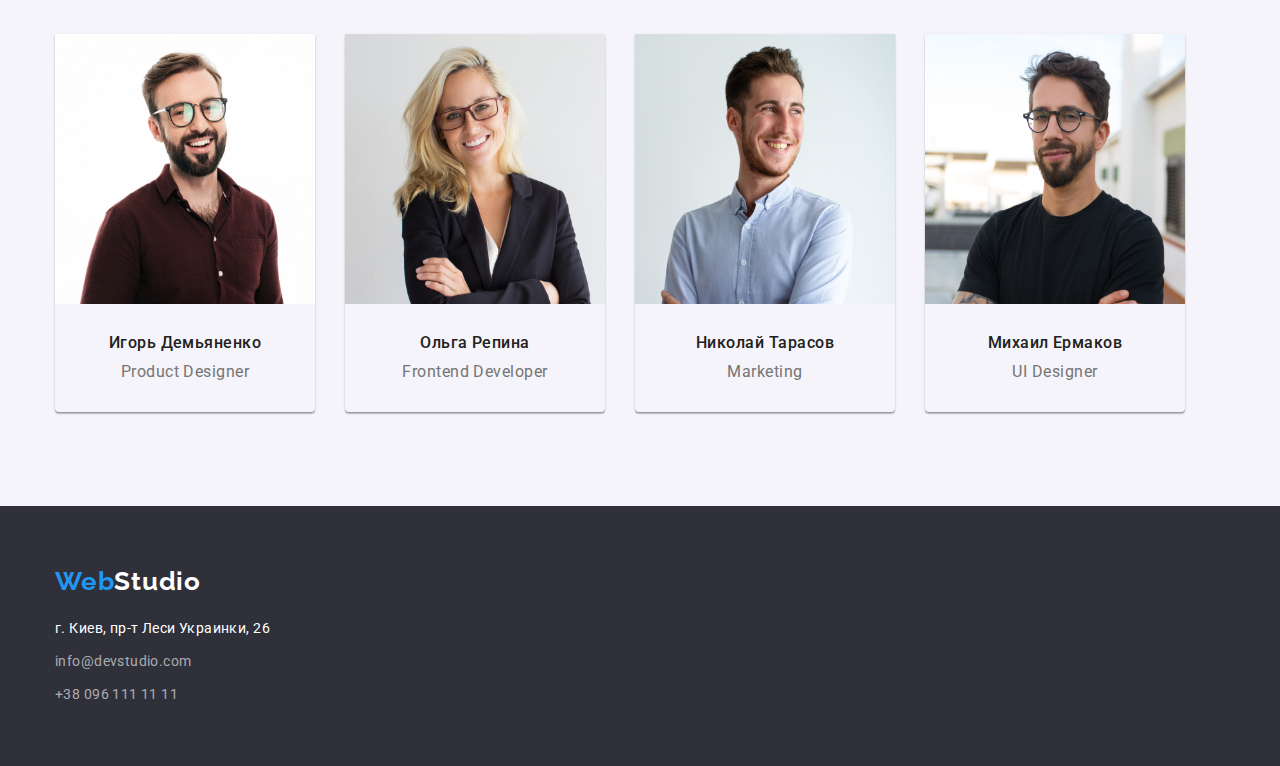
==== commit 553a339d: "fresh" ====
--- a/index.html
+++ b/index.html
@@ -127,7 +127,7 @@
       <!--Our comand-->
       <section class="comand-section">
         <div class="conteiner">
-          <h2 class="section-title">Наша команда</h2>
+          <h2 class="section-title title-comand">Наша команда</h2>
           <ul class="comand-list list">
             <li class="comand-list-item">
               <img
--- a/css/style.css
+++ b/css/style.css
@@ -179,6 +179,8 @@
   padding: 0;
   padding-bottom: 94px;
   display: flex;
+  /* width: 370px;
+  height: 294px; */
 }
 .doing-list-item {
   font-size: 0;
@@ -187,6 +189,9 @@
   margin-right: 30px;
 }
 /*our comand*/
+.title-comand {
+  padding-top: 94px;
+}
 .comand-section {
   background-color: #f5f4fa;
 }
@@ -195,6 +200,8 @@
   margin: 0;
   padding: 0;
   padding-bottom: 94px;
+  /* height: 270;
+  width: 260; */
 }
 .name-title {
   font-weight: 500;
@@ -271,6 +278,9 @@
   color: #ffffff;
 }
 /*Portfolio*/
+.portfolio {
+  border: 1px solid #ECECEC;
+}
 .buttom-list {
   display: flex;
   justify-content: center;
@@ -311,10 +321,16 @@
   margin-right: 30px;
 }
 .portfolio-list-item:nth-last-child(-n + 3) {
-  padding-bottom: 94px;
+  margin-bottom: 94px;
 }
 .portfolio-list-item:not(:nth-child(-n + 3)) {
-   padding-top: 30px;
+  margin-top: 30px;
+}
+.portfolio-list-item {
+  background: #ffffff;
+  outline: 1px solid #eeeeee;
+  /* width: 370px;
+  height: 294px; */
 }
 .portfolio-title {
   font-weight: 700;
@@ -324,7 +340,7 @@
   color: var(--title-text-color);
   margin: 0;
   padding-top: 20px;
-  margin-bottom: 4px;
+  padding-bottom: 4px;
 }
 .portfolio-deskription {
   font-weight: 400;
@@ -332,5 +348,5 @@
   line-height: 1.88;
   letter-spacing: 0.03em;
   margin: 0;
-  margin-bottom: 20px;
-}
+  padding-bottom: 20px;
+}
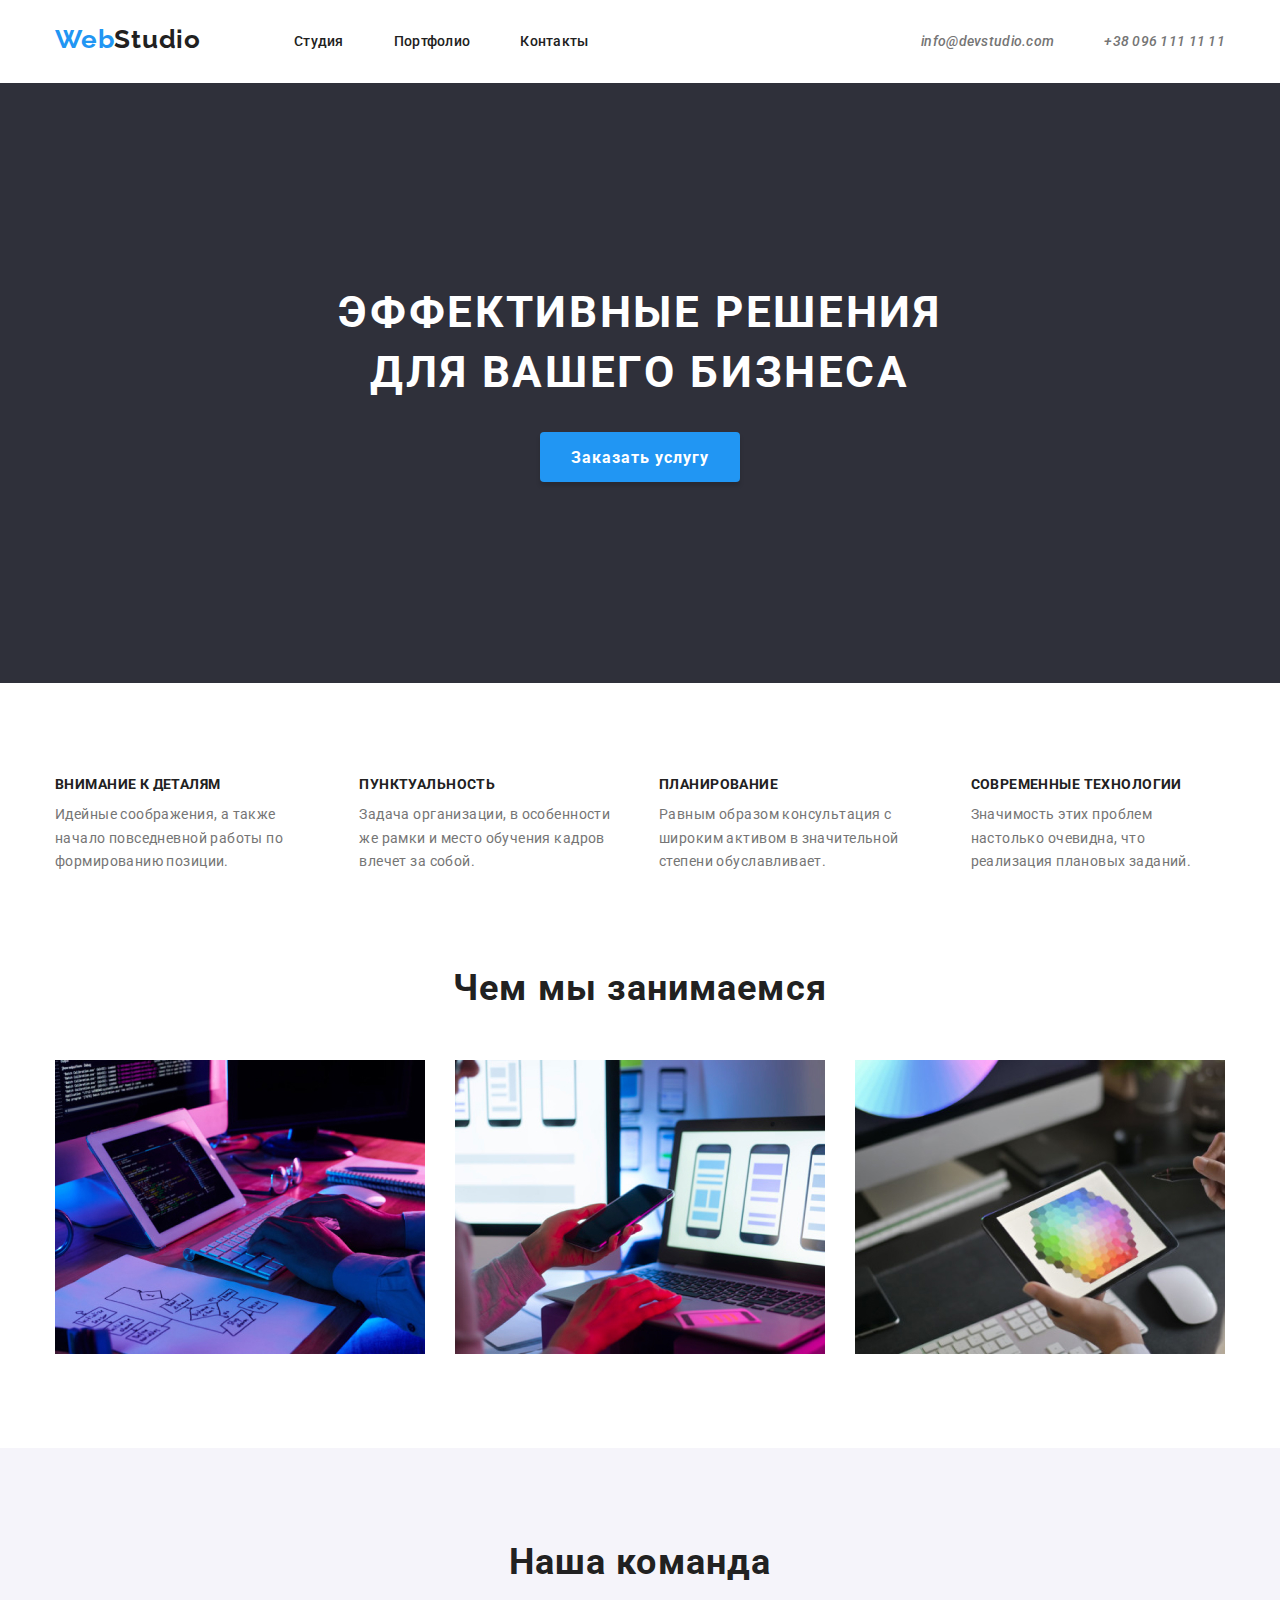
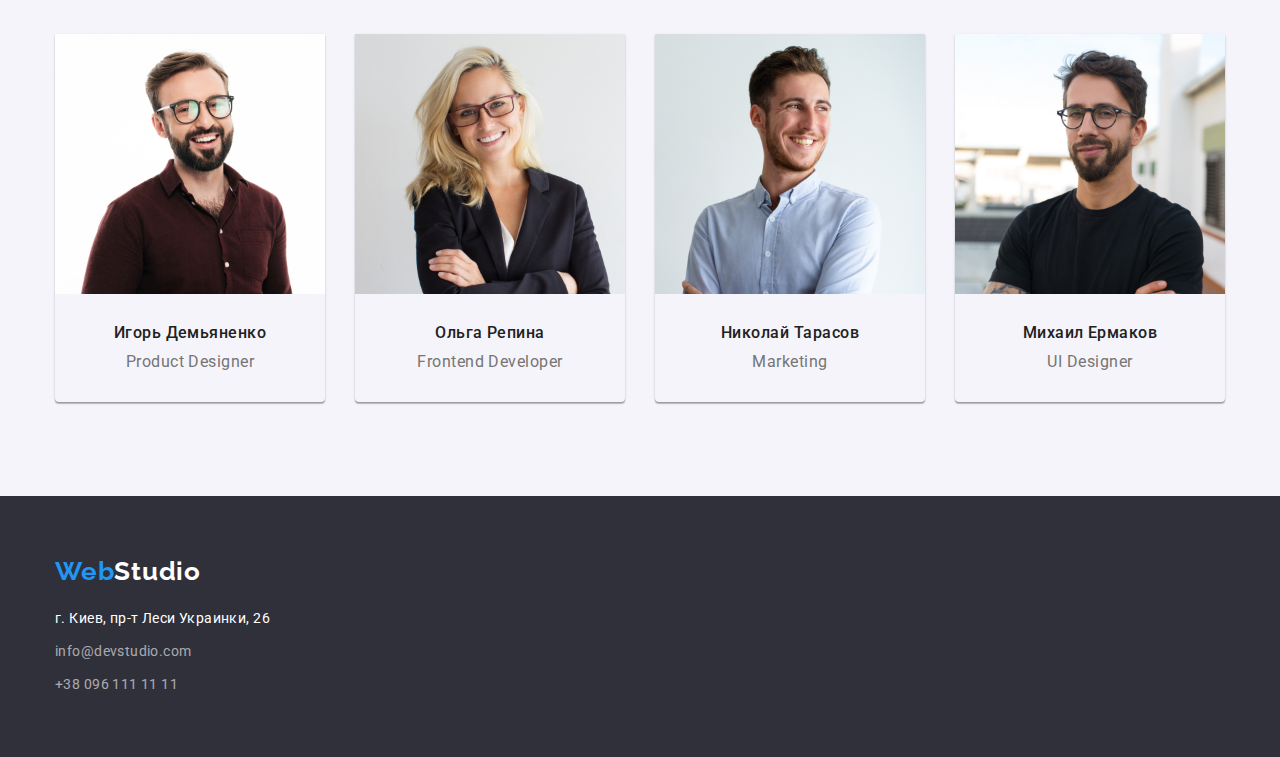
==== commit a126bd0d: "minimal  correction" ====
--- a/index.html
+++ b/index.html
@@ -51,7 +51,7 @@
       <!--Hero-->
       <section class="hero-section">
         <div class="hero-block conteiner">
-          <h1 class="hero-title">Эффективные решения для вашего бизнеса</h1>
+          <h1 class="hero-title">Эффективные решения<br>для вашего бизнеса</h1>
           <button type="button" class="hero-btn">
             <span class="text-btn">Заказать услугу</span>
           </button>
@@ -60,6 +60,7 @@
       <!--Advantages-->
       <section class="advantages-section">
         <div class="conteiner">
+          <h2 class="advantages-title">Advantades</h2>
           <ul class="advantages-list list">
             <li class="advantages-list-item">
               <h2 class="list-title">Внимание к деталям</h2>
@@ -133,8 +134,8 @@
               <img
                 src="./image/Ourcomand/our-comand-1.jpg"
                 alt="Игорь-Демьяненко"
-                height="270"
-                width="260"
+                height="260"
+                width="270"
               />
               <h3 class="name-title">Игорь Демьяненко</h3>
               <p class="profession">Product Designer</p>
@@ -143,8 +144,8 @@
               <img
                 src="./image/Ourcomand/our-comand-2.jpg"
                 alt="Ольга-Репина"
-                height="270"
-                width="260"
+                height="260"
+                width="270"
               />
               <h3 class="name-title">Ольга Репина</h3>
               <p class="profession">Frontend Developer</p>
@@ -153,8 +154,8 @@
               <img
                 src="./image/Ourcomand/our-comand-3.jpg"
                 alt="Николай-Тарасов"
-                height="270"
-                width="260"
+                height="260"
+                width="270"
               />
               <h3 class="name-title">Николай Тарасов</h3>
               <p class="profession">Marketing</p>
@@ -163,8 +164,8 @@
               <img
                 src="./image/Ourcomand/our-comand-4.jpg"
                 alt="Михаил-Ермаков"
-                height="270"
-                width="260"
+                height="260"
+                width="270"
               />
               <h3 class="name-title">Михаил Ермаков</h3>
               <p class="profession">UI Designer</p>
--- a/css/style.css
+++ b/css/style.css
@@ -6,6 +6,12 @@
 rgba(255, 255, 255, 0.6); футер ссылки
 #F5F4FA цвет фона вторичный
 #2F303A цвет футера */
+*,
+*::before,
+*::after{
+  margin: 0;
+  padding: 0;
+}
 :root {
   --primary-text-color: #757575;
   --title-text-color: #212121;
@@ -16,6 +22,14 @@
   font-family: "Roboto", sans-serif;
   color: var(--primary-text-color);
 }
+img {
+  display: block;
+  max-width: 100%;
+  height: auto;
+}
+button {
+  cursor: pointer;
+}
 .list {
   list-style: none;
 }
@@ -67,8 +81,6 @@
   display: flex;
   padding-top: 32px;
   padding-bottom: 32px;
-  padding-left: 0;
-  margin: 0;
 }
 .header-list-item:not(:last-child) {
   margin-right: 50px;
@@ -89,8 +101,6 @@
   justify-content: flex-end;
   padding-top: 32px;
   padding-bottom: 32px;
-  padding-left: 0;
-  margin: 0;
 }
 .address-list-item:not(:last-child) {
   margin-right: 50px;
@@ -137,12 +147,20 @@
   color: var(--primary-white-color);
 }
 /*Advantages*/
+.advantages-title {
+  position: absolute !important;
+  clip: rect(1px 1px 1px 1px); /* IE6, IE7 */
+  clip: rect(1px, 1px, 1px, 1px);
+  padding:0 !important;
+  border:0 !important;
+  height: 1px !important; 
+  width: 1px !important; 
+  overflow: hidden;
+}
 .advantages-list {
   display: flex;
-  padding-left: 0;
   padding-top: 94px;
   padding-bottom: 94px;
-  margin: 0;
 }
 .advantages-list-item:not(:last-child) {
   margin-right: 30px;
@@ -161,7 +179,6 @@
   font-size: 14px;
   line-height: 1.71;
   letter-spacing: 0.03em;
-  margin: 0;
 }
 /*What we are doing*/
 .section-title {
@@ -175,15 +192,12 @@
   margin-bottom: 50px;
 }
 .doing-list {
-  margin: 0;
-  padding: 0;
   padding-bottom: 94px;
   display: flex;
-  /* width: 370px;
-  height: 294px; */
 }
 .doing-list-item {
-  font-size: 0;
+  width: 370px;
+  height: 294px;
 }
 .doing-list-item:not(:last-child) {
   margin-right: 30px;
@@ -197,11 +211,7 @@
 }
 .comand-list {
   display: flex;
-  margin: 0;
-  padding: 0;
   padding-bottom: 94px;
-  /* height: 270;
-  width: 260; */
 }
 .name-title {
   font-weight: 500;
@@ -211,7 +221,7 @@
   letter-spacing: 0.03em;
   color: var(--title-text-color);
   margin: 0;
-  padding-top: 30px;
+  margin-top: 30px;
   margin-bottom: 10px;
 }
 .profession {
@@ -221,13 +231,13 @@
   text-align: center;
   letter-spacing: 0.03em;
   margin: 0;
-  padding-bottom: 30px;
 }
 .comand-list-item {
-  font-size: 0;
   box-shadow: 0px 1px 3px rgba(0, 0, 0, 0.12), 0px 1px 1px rgba(0, 0, 0, 0.14),
     0px 2px 1px rgba(0, 0, 0, 0.2);
   border-radius: 0px 0px 4px 4px;
+  height: 368px;
+  width: 270px;
 }
 .comand-list-item:not(:last-child) {
   margin-right: 30px;
@@ -244,14 +254,10 @@
   letter-spacing: 0.03em;
   color: var(--title-text-color);
   padding-top: 60px;
-  padding-bottom: 20px;
+  margin-bottom: 20px;
 }
 .footer-logo {
   color: var(--primary-white-color);
-}
-.footer-list {
-  padding: 0;
-  margin: 0;
 }
 .footer-block {
   display: flex;
@@ -285,8 +291,6 @@
   display: flex;
   justify-content: center;
   align-items: center;
-  margin: 0;
-  padding: 0;
   padding-top: 94px;
   padding-bottom: 50px;
 }
@@ -313,9 +317,6 @@
 .potfolio-list {
   display: flex;
   flex-wrap: wrap;
-  margin: 0;
-  padding: 0;
-  font-size: 0;
 }
 .portfolio-list-item:not(:nth-child(3n)) {
   margin-right: 30px;
@@ -327,10 +328,15 @@
   margin-top: 30px;
 }
 .portfolio-list-item {
+  width: 370px;
+  height: 404px;
+}
+.portfolio-border {
   background: #ffffff;
-  outline: 1px solid #eeeeee;
-  /* width: 370px;
-  height: 294px; */
+  border: 1px solid #eeeeee;
+  padding-left: 24px;
+  padding-bottom: 20px;
+  border-top: none;
 }
 .portfolio-title {
   font-weight: 700;
@@ -340,13 +346,11 @@
   color: var(--title-text-color);
   margin: 0;
   padding-top: 20px;
-  padding-bottom: 4px;
+  margin-bottom: 4px;
 }
 .portfolio-deskription {
   font-weight: 400;
   font-size: 16px;
   line-height: 1.88;
   letter-spacing: 0.03em;
-  margin: 0;
-  padding-bottom: 20px;
-}
+}
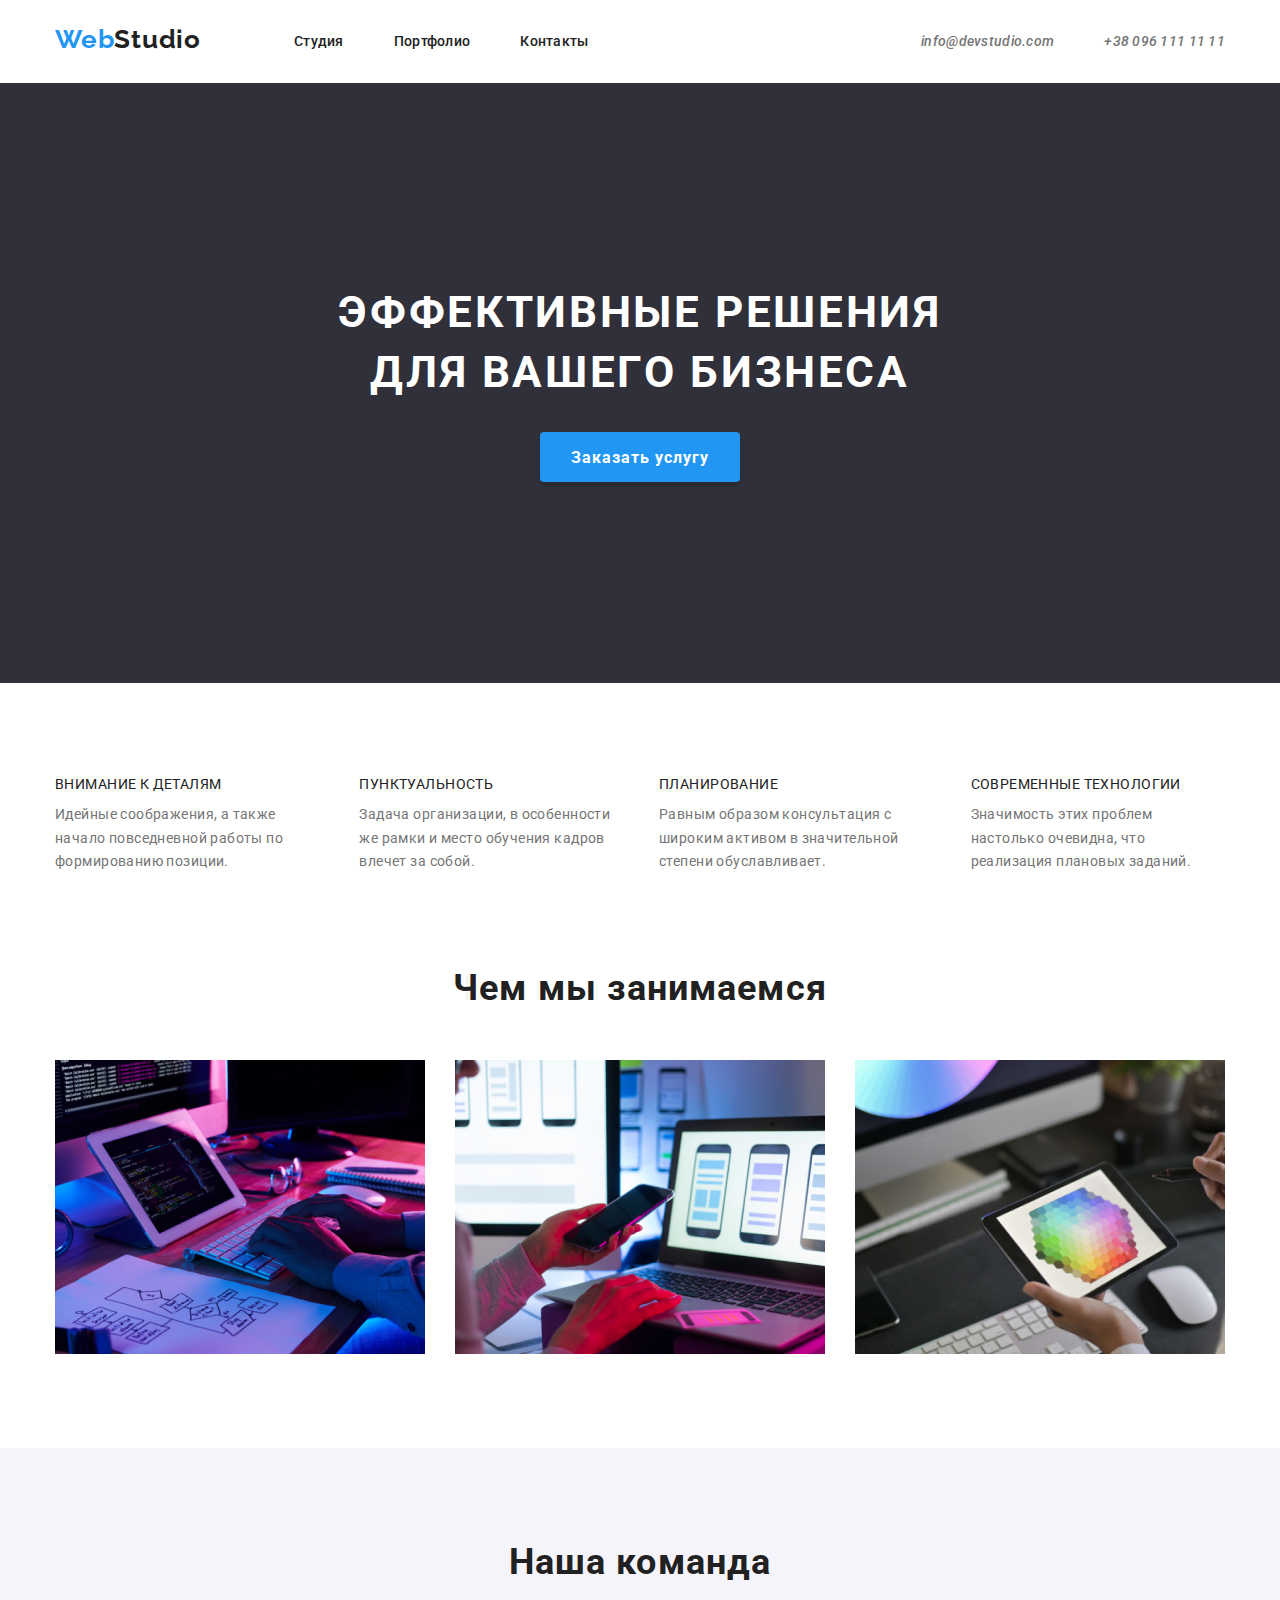
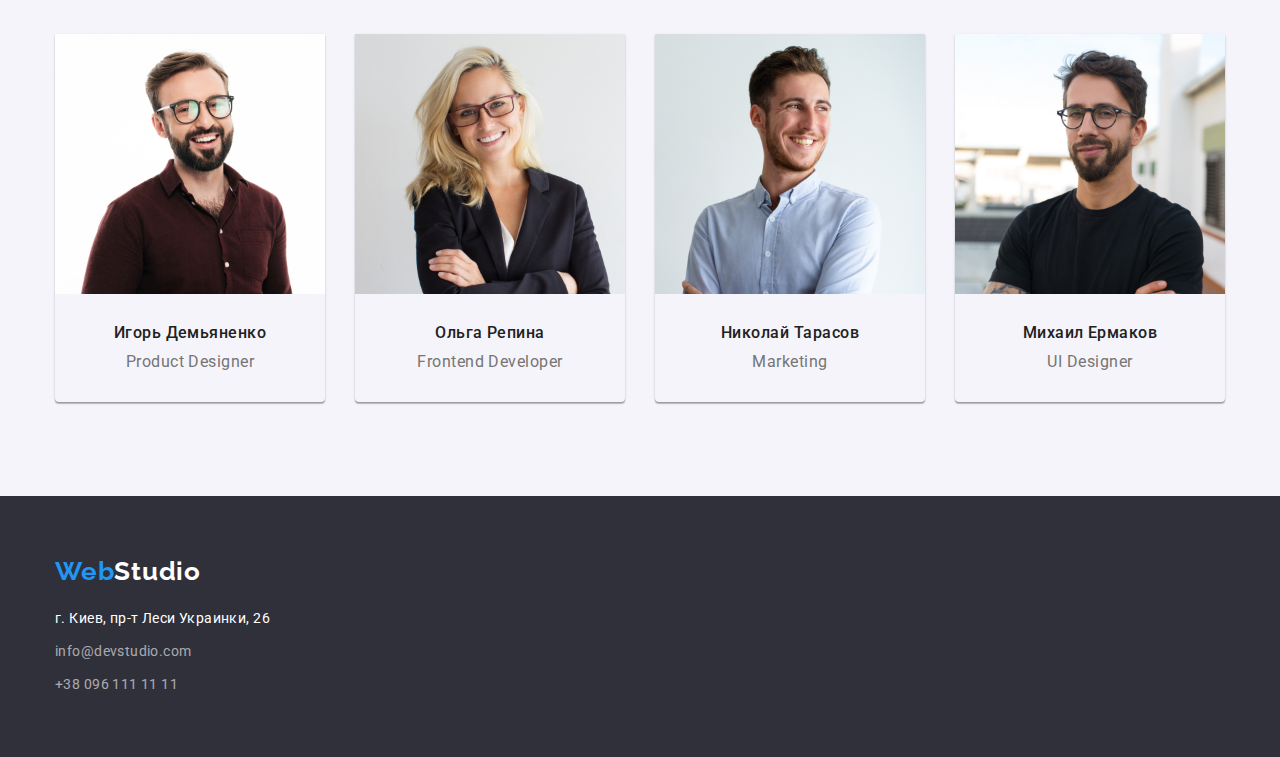
==== commit 2f307e69: "Change h2 to p" ====
--- a/index.html
+++ b/index.html
@@ -50,11 +50,13 @@
     <main>
       <!--Hero-->
       <section class="hero-section">
-        <div class="hero-block conteiner">
-          <h1 class="hero-title">Эффективные решения<br>для вашего бизнеса</h1>
-          <button type="button" class="hero-btn">
-            <span class="text-btn">Заказать услугу</span>
-          </button>
+        <div class="conteiner">
+          <div class="hero-block">
+            <h1 class="hero-title">Эффективные решения для вашего бизнеса</h1>
+            <button type="button" class="hero-btn">
+              <span class="text-btn">Заказать услугу</span>
+            </button>
+          </div>
         </div>
       </section>
       <!--Advantages-->
@@ -63,28 +65,28 @@
           <h2 class="advantages-title">Advantades</h2>
           <ul class="advantages-list list">
             <li class="advantages-list-item">
-              <h2 class="list-title">Внимание к деталям</h2>
+              <p class="list-title">Внимание к деталям</p>
               <p class="list-deskription">
                 Идейные соображения, а также начало повседневной работы по
                 формированию позиции.
               </p>
             </li>
             <li class="advantages-list-item">
-              <h2 class="list-title">Пунктуальность</h2>
+              <p class="list-title">Пунктуальность</p>
               <p class="list-deskription">
                 Задача организации, в особенности же рамки и место обучения
                 кадров влечет за собой.
               </p>
             </li>
             <li class="advantages-list-item">
-              <h2 class="list-title">Планирование</h2>
+              <p class="list-title">Планирование</p>
               <p class="list-deskription">
                 Равным образом консультация с широким активом в значительной
                 степени обуславливает.
               </p>
             </li>
             <li class="advantages-list-item">
-              <h2 class="list-title">Современные технологии</h2>
+              <p class="list-title">Современные технологии</p>
               <p class="list-deskription">
                 Значимость этих проблем настолько очевидна, что реализация
                 плановых заданий.
@@ -182,7 +184,9 @@
           ><span class="footer-logo">Studio</span></a
         >
         <ul class="footer-list list">
-          <li class="footer-list-item adress">г. Киев, пр-т Леси Украинки, 26</li>
+          <li class="footer-list-item adress">
+            г. Киев, пр-т Леси Украинки, 26
+          </li>
           <li class="footer-list-item">
             <a href="mailto:info@devstudio.com" class="connect-footer link"
               >info@devstudio.com</a
--- a/css/style.css
+++ b/css/style.css
@@ -108,13 +108,13 @@
 /*hero*/
 .hero-section {
   display: flex;
-  justify-content: center;
-  align-items: center;
   background-color: #2f303a;
   height: 600px;
 }
 .hero-block {
   text-align: center;
+  width: 696px;
+  margin: 0 auto;
 }
 .hero-title {
   font-weight: 700;
